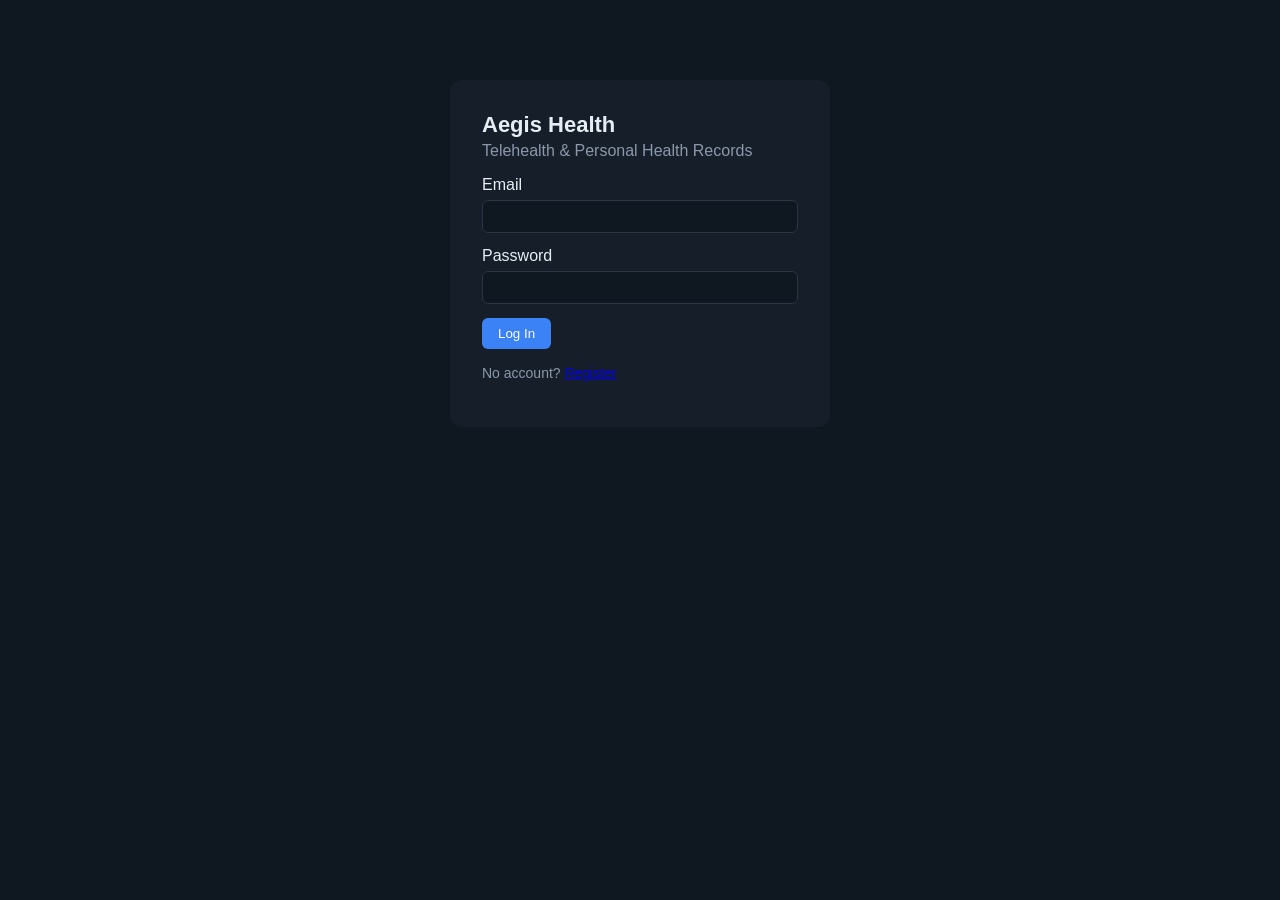
==== frontend/index.html @ d4911ca4 "ready!!!" ====
<!DOCTYPE html>
<html lang="en">
<head>
<meta charset="UTF-8">
<title>Aegis Health - Login</title>
<link rel="stylesheet" href="style.css">
</head>
<body>
  <div class="auth-box">
    <h1>Aegis Health</h1>
    <p class="sub">Telehealth & Personal Health Records</p>
    <form id="loginForm">
      <label>Email</label>
      <input type="email" id="email" required>
      <label>Password</label>
      <input type="password" id="password" required>
      <button type="submit">Log In</button>
    </form>
    <p id="err" class="error"></p>
    <p class="hint">No account? <a href="register.html">Register</a></p>
  </div>
  <script src="app.js"></script>
  <script>
    document.getElementById('loginForm').addEventListener('submit', async (e) => {
      e.preventDefault();
      const email = document.getElementById('email').value;
      const password = document.getElementById('password').value;
      try {
        const data = await api('/api/v2/auth/login', 'POST', { email, password });
        // VULN: tokens stored in localStorage (XSS-accessible) rather than
        // an httpOnly cookie - if any stored/reflected XSS exists anywhere
        // in the app, session tokens are directly stealable via JS.
        localStorage.setItem('access_token', data.access_token);
        localStorage.setItem('refresh_token', data.refresh_token);
        window.location.href = 'dashboard.html';
      } catch (err) {
        document.getElementById('err').textContent = err.message;
      }
    });
  </script>
</body>
</html>
---- frontend/style.css ----
* { box-sizing: border-box; font-family: -apple-system, Segoe UI, Roboto, sans-serif; }
body { margin: 0; background: #0f1720; color: #e6edf3; }
.auth-box { max-width: 380px; margin: 80px auto; background: #161e2a; padding: 32px; border-radius: 12px; }
.auth-box h1 { margin: 0 0 4px; font-size: 22px; }
.sub { color: #8b98a8; margin-top: 0; }
input, textarea, select { width: 100%; padding: 8px; margin: 6px 0 14px; border-radius: 6px; border: 1px solid #2a3644; background: #0f1720; color: #e6edf3; }
button { background: #3b82f6; color: white; border: none; padding: 8px 16px; border-radius: 6px; cursor: pointer; }
button:hover { background: #2563eb; }
.error { color: #f87171; }
.hint { color: #8b98a8; font-size: 14px; }
nav { display: flex; align-items: center; gap: 16px; padding: 14px 24px; background: #161e2a; }
.brand { font-weight: 700; }
#whoami { flex: 1; color: #8b98a8; }
.grid { display: grid; grid-template-columns: repeat(auto-fit, minmax(320px, 1fr)); gap: 16px; padding: 24px; }
.card { background: #161e2a; padding: 18px; border-radius: 10px; }
.card h2 { margin-top: 0; font-size: 16px; }
.rec { background: #0f1720; padding: 8px; border-radius: 6px; margin-bottom: 6px; }
pre { background: #0f1720; padding: 10px; border-radius: 6px; white-space: pre-wrap; word-break: break-all; }
#chatLog { max-height: 220px; overflow-y: auto; margin-bottom: 10px; }
.you { color: #8b98a8; }
.bot { color: #60a5fa; margin-bottom: 8px; }
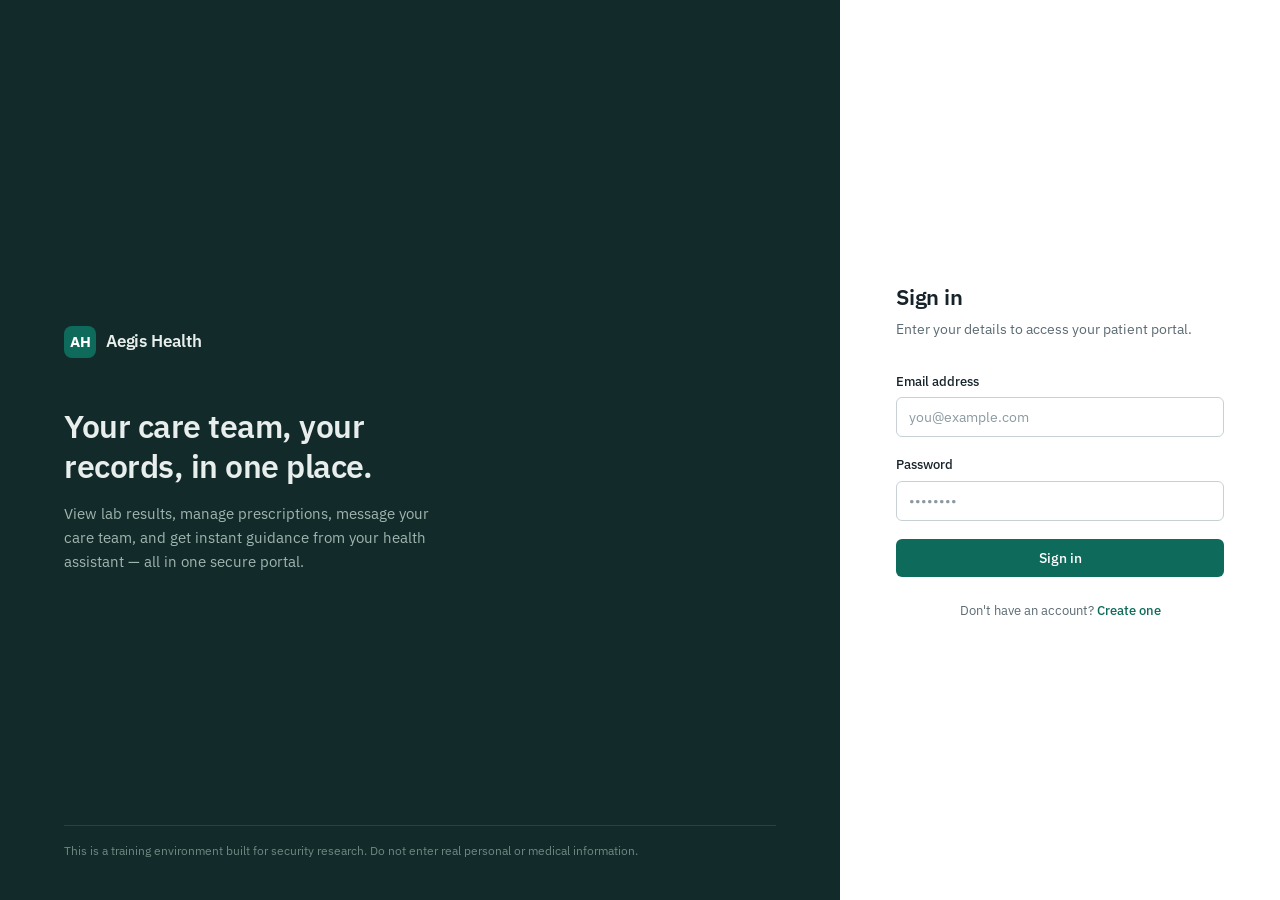
==== commit 7949ca1b: "Redesign frontend: sidebar navigation, clinical UI, remove single-page layout" ====
--- a/frontend/index.html
+++ b/frontend/index.html
@@ -2,22 +2,40 @@
 <html lang="en">
 <head>
 <meta charset="UTF-8">
-<title>Aegis Health - Login</title>
+<meta name="viewport" content="width=device-width, initial-scale=1">
+<title>Sign in — Aegis Health</title>
 <link rel="stylesheet" href="style.css">
 </head>
 <body>
-  <div class="auth-box">
-    <h1>Aegis Health</h1>
-    <p class="sub">Telehealth & Personal Health Records</p>
-    <form id="loginForm">
-      <label>Email</label>
-      <input type="email" id="email" required>
-      <label>Password</label>
-      <input type="password" id="password" required>
-      <button type="submit">Log In</button>
-    </form>
-    <p id="err" class="error"></p>
-    <p class="hint">No account? <a href="register.html">Register</a></p>
+  <div class="auth-shell">
+    <div class="auth-side">
+      <div class="mark">
+        <div class="mark-icon">AH</div>
+        <div class="mark-text">Aegis Health</div>
+      </div>
+      <h1>Your care team, your records, in one place.</h1>
+      <p>View lab results, manage prescriptions, message your care team, and get instant guidance from your health assistant — all in one secure portal.</p>
+      <div class="disclosure">
+        This is a training environment built for security research. Do not enter real personal or medical information.
+      </div>
+    </div>
+    <div class="auth-form-panel">
+      <h2>Sign in</h2>
+      <p class="sub">Enter your details to access your patient portal.</p>
+      <div class="error-banner" id="err"></div>
+      <form id="loginForm">
+        <div class="field">
+          <label for="email">Email address</label>
+          <input type="email" id="email" placeholder="you@example.com" required>
+        </div>
+        <div class="field">
+          <label for="password">Password</label>
+          <input type="password" id="password" placeholder="••••••••" required>
+        </div>
+        <button type="submit" class="btn-primary">Sign in</button>
+      </form>
+      <p class="auth-switch">Don't have an account? <a href="register.html">Create one</a></p>
+    </div>
   </div>
   <script src="app.js"></script>
   <script>
@@ -25,16 +43,16 @@
       e.preventDefault();
       const email = document.getElementById('email').value;
       const password = document.getElementById('password').value;
+      const errBox = document.getElementById('err');
+      errBox.classList.remove('show');
       try {
         const data = await api('/api/v2/auth/login', 'POST', { email, password });
-        // VULN: tokens stored in localStorage (XSS-accessible) rather than
-        // an httpOnly cookie - if any stored/reflected XSS exists anywhere
-        // in the app, session tokens are directly stealable via JS.
         localStorage.setItem('access_token', data.access_token);
         localStorage.setItem('refresh_token', data.refresh_token);
         window.location.href = 'dashboard.html';
       } catch (err) {
-        document.getElementById('err').textContent = err.message;
+        errBox.textContent = err.message;
+        errBox.classList.add('show');
       }
     });
   </script>
--- a/frontend/style.css
+++ b/frontend/style.css
@@ -1,21 +1,525 @@
-* { box-sizing: border-box; font-family: -apple-system, Segoe UI, Roboto, sans-serif; }
-body { margin: 0; background: #0f1720; color: #e6edf3; }
-.auth-box { max-width: 380px; margin: 80px auto; background: #161e2a; padding: 32px; border-radius: 12px; }
-.auth-box h1 { margin: 0 0 4px; font-size: 22px; }
-.sub { color: #8b98a8; margin-top: 0; }
-input, textarea, select { width: 100%; padding: 8px; margin: 6px 0 14px; border-radius: 6px; border: 1px solid #2a3644; background: #0f1720; color: #e6edf3; }
-button { background: #3b82f6; color: white; border: none; padding: 8px 16px; border-radius: 6px; cursor: pointer; }
-button:hover { background: #2563eb; }
-.error { color: #f87171; }
-.hint { color: #8b98a8; font-size: 14px; }
-nav { display: flex; align-items: center; gap: 16px; padding: 14px 24px; background: #161e2a; }
-.brand { font-weight: 700; }
-#whoami { flex: 1; color: #8b98a8; }
-.grid { display: grid; grid-template-columns: repeat(auto-fit, minmax(320px, 1fr)); gap: 16px; padding: 24px; }
-.card { background: #161e2a; padding: 18px; border-radius: 10px; }
-.card h2 { margin-top: 0; font-size: 16px; }
-.rec { background: #0f1720; padding: 8px; border-radius: 6px; margin-bottom: 6px; }
-pre { background: #0f1720; padding: 10px; border-radius: 6px; white-space: pre-wrap; word-break: break-all; }
-#chatLog { max-height: 220px; overflow-y: auto; margin-bottom: 10px; }
-.you { color: #8b98a8; }
-.bot { color: #60a5fa; margin-bottom: 8px; }
+/* ──────────────────────────────────────────────────────────
+   Aegis Health — Design System
+   Clinical trust through restraint: light surfaces, one
+   accent color, generous whitespace, flat bordered panels.
+   ────────────────────────────────────────────────────────── */
+
+@import url('https://fonts.googleapis.com/css2?family=IBM+Plex+Sans:wght@400;500;600;700&family=IBM+Plex+Mono:wght@500&display=swap');
+
+:root {
+  --bg:          #F6F8F9;
+  --surface:     #FFFFFF;
+  --surface-alt: #EEF2F3;
+  --sidebar-bg:  #132A2A;
+  --sidebar-text:#AEC4C0;
+  --sidebar-text-active: #FFFFFF;
+  --primary:     #0E6B5C;
+  --primary-hover: #0A5447;
+  --primary-tint:#E4F1EE;
+  --text:        #16232A;
+  --text-muted:  #5B6B72;
+  --text-faint:  #8B9AA0;
+  --border:      #E0E6E8;
+  --border-strong: #C7D0D3;
+  --danger:      #B3261E;
+  --danger-tint: #FBEAE9;
+  --warning:     #8A5A00;
+  --warning-tint:#FCF2DC;
+  --success:     #0E6B5C;
+  --radius:      6px;
+  --shadow-sm:   0 1px 2px rgba(22,35,42,0.06);
+  --font:        'IBM Plex Sans', -apple-system, BlinkMacSystemFont, sans-serif;
+  --font-mono:   'IBM Plex Mono', monospace;
+}
+
+* { box-sizing: border-box; margin: 0; padding: 0; }
+
+html, body {
+  height: 100%;
+  font-family: var(--font);
+  background: var(--bg);
+  color: var(--text);
+  font-size: 14px;
+  line-height: 1.5;
+  -webkit-font-smoothing: antialiased;
+}
+
+/* ── Auth pages (login / register) ─────────────────────────── */
+
+.auth-shell {
+  min-height: 100vh;
+  display: flex;
+  background: var(--bg);
+}
+
+.auth-side {
+  flex: 1;
+  background: var(--sidebar-bg);
+  color: #E7EEEC;
+  display: flex;
+  flex-direction: column;
+  justify-content: center;
+  padding: 64px;
+  position: relative;
+}
+
+.auth-side .mark {
+  display: inline-flex;
+  align-items: center;
+  gap: 10px;
+  margin-bottom: 48px;
+}
+
+.auth-side .mark-icon {
+  width: 32px;
+  height: 32px;
+  border-radius: 8px;
+  background: var(--primary);
+  display: flex;
+  align-items: center;
+  justify-content: center;
+  font-weight: 700;
+  font-size: 15px;
+  color: white;
+}
+
+.auth-side .mark-text {
+  font-size: 17px;
+  font-weight: 600;
+  letter-spacing: -0.01em;
+}
+
+.auth-side h1 {
+  font-size: 32px;
+  font-weight: 600;
+  line-height: 1.25;
+  letter-spacing: -0.015em;
+  max-width: 420px;
+  margin-bottom: 16px;
+}
+
+.auth-side p {
+  color: #9FB5B0;
+  font-size: 15px;
+  max-width: 380px;
+  line-height: 1.6;
+}
+
+.auth-side .disclosure {
+  position: absolute;
+  bottom: 40px;
+  left: 64px;
+  right: 64px;
+  font-size: 12px;
+  color: #6E8882;
+  border-top: 1px solid #28423E;
+  padding-top: 16px;
+}
+
+.auth-form-panel {
+  width: 440px;
+  display: flex;
+  flex-direction: column;
+  justify-content: center;
+  padding: 64px 56px;
+  background: var(--surface);
+}
+
+.auth-form-panel h2 {
+  font-size: 22px;
+  font-weight: 600;
+  margin-bottom: 6px;
+  letter-spacing: -0.01em;
+}
+
+.auth-form-panel .sub {
+  color: var(--text-muted);
+  font-size: 14px;
+  margin-bottom: 32px;
+}
+
+.field { margin-bottom: 18px; }
+
+.field label {
+  display: block;
+  font-size: 13px;
+  font-weight: 500;
+  color: var(--text);
+  margin-bottom: 6px;
+}
+
+.field .hint {
+  font-size: 12px;
+  color: var(--text-faint);
+  margin-top: 4px;
+}
+
+input[type="text"],
+input[type="email"],
+input[type="password"],
+input[type="number"],
+textarea,
+select {
+  width: 100%;
+  padding: 10px 12px;
+  font-family: var(--font);
+  font-size: 14px;
+  color: var(--text);
+  background: var(--surface);
+  border: 1px solid var(--border-strong);
+  border-radius: var(--radius);
+  transition: border-color 0.12s ease;
+}
+
+input:focus, textarea:focus, select:focus {
+  outline: none;
+  border-color: var(--primary);
+  box-shadow: 0 0 0 3px var(--primary-tint);
+}
+
+input::placeholder, textarea::placeholder { color: var(--text-faint); }
+
+textarea { resize: vertical; min-height: 72px; }
+
+button, .btn {
+  font-family: var(--font);
+  font-size: 14px;
+  font-weight: 500;
+  border: none;
+  border-radius: var(--radius);
+  cursor: pointer;
+  transition: background 0.12s ease;
+}
+
+.btn-primary {
+  background: var(--primary);
+  color: white;
+  padding: 10px 18px;
+  width: 100%;
+}
+.btn-primary:hover { background: var(--primary-hover); }
+
+.btn-secondary {
+  background: var(--surface);
+  color: var(--text);
+  border: 1px solid var(--border-strong);
+  padding: 8px 14px;
+}
+.btn-secondary:hover { background: var(--surface-alt); }
+
+.btn-sm { padding: 6px 12px; font-size: 13px; }
+
+.error-banner {
+  background: var(--danger-tint);
+  color: var(--danger);
+  border: 1px solid #E8B4B0;
+  border-radius: var(--radius);
+  padding: 10px 12px;
+  font-size: 13px;
+  margin-bottom: 16px;
+  display: none;
+}
+.error-banner.show { display: block; }
+
+.auth-switch {
+  margin-top: 24px;
+  font-size: 13px;
+  color: var(--text-muted);
+  text-align: center;
+}
+.auth-switch a { color: var(--primary); text-decoration: none; font-weight: 500; }
+.auth-switch a:hover { text-decoration: underline; }
+
+/* ── App shell ──────────────────────────────────────────────── */
+
+.app-shell {
+  display: flex;
+  min-height: 100vh;
+}
+
+.sidebar {
+  width: 236px;
+  background: var(--sidebar-bg);
+  color: var(--sidebar-text);
+  display: flex;
+  flex-direction: column;
+  flex-shrink: 0;
+  position: fixed;
+  top: 0; left: 0; bottom: 0;
+}
+
+.sidebar .mark {
+  display: flex;
+  align-items: center;
+  gap: 10px;
+  padding: 22px 20px;
+  border-bottom: 1px solid #243D39;
+}
+
+.sidebar .mark-icon {
+  width: 28px; height: 28px;
+  border-radius: 7px;
+  background: var(--primary);
+  display: flex; align-items: center; justify-content: center;
+  font-weight: 700; font-size: 13px; color: white; flex-shrink: 0;
+}
+
+.sidebar .mark-text { font-size: 15px; font-weight: 600; color: white; }
+
+.sidebar nav { flex: 1; padding: 14px 10px; }
+
+.nav-item {
+  display: flex;
+  align-items: center;
+  gap: 11px;
+  padding: 9px 12px;
+  border-radius: var(--radius);
+  color: var(--sidebar-text);
+  font-size: 13.5px;
+  font-weight: 500;
+  cursor: pointer;
+  margin-bottom: 2px;
+  transition: background 0.12s ease, color 0.12s ease;
+  user-select: none;
+}
+
+.nav-item:hover { background: #1C3835; color: var(--sidebar-text-active); }
+
+.nav-item.active {
+  background: var(--primary);
+  color: white;
+}
+
+.nav-item .nav-icon {
+  width: 18px; height: 18px;
+  flex-shrink: 0;
+  display: flex; align-items: center; justify-content: center;
+}
+
+.nav-item svg { width: 17px; height: 17px; }
+
+.sidebar-footer {
+  padding: 14px 20px 20px;
+  border-top: 1px solid #243D39;
+}
+
+.sidebar-footer .identity {
+  display: flex;
+  align-items: center;
+  gap: 10px;
+  margin-bottom: 12px;
+}
+
+.avatar {
+  width: 32px; height: 32px;
+  border-radius: 50%;
+  background: var(--primary);
+  color: white;
+  display: flex; align-items: center; justify-content: center;
+  font-weight: 600; font-size: 13px;
+  flex-shrink: 0;
+}
+
+.identity-text { overflow: hidden; }
+.identity-name {
+  font-size: 13px; font-weight: 500; color: white;
+  white-space: nowrap; overflow: hidden; text-overflow: ellipsis;
+}
+.identity-role {
+  font-size: 11.5px; color: var(--sidebar-text);
+  text-transform: capitalize;
+}
+
+.logout-link {
+  font-size: 12.5px;
+  color: var(--sidebar-text);
+  cursor: pointer;
+  background: none;
+  border: none;
+  padding: 0;
+  text-decoration: none;
+}
+.logout-link:hover { color: white; }
+
+.main {
+  margin-left: 236px;
+  flex: 1;
+  display: flex;
+  flex-direction: column;
+  min-height: 100vh;
+}
+
+.topbar {
+  height: 60px;
+  background: var(--surface);
+  border-bottom: 1px solid var(--border);
+  display: flex;
+  align-items: center;
+  justify-content: space-between;
+  padding: 0 28px;
+  flex-shrink: 0;
+}
+
+.topbar h1 {
+  font-size: 17px;
+  font-weight: 600;
+  letter-spacing: -0.01em;
+}
+
+.topbar .topbar-meta {
+  font-size: 12.5px;
+  color: var(--text-faint);
+}
+
+.content {
+  flex: 1;
+  padding: 28px;
+  max-width: 1040px;
+}
+
+.section-view { display: none; }
+.section-view.active { display: block; }
+
+.panel {
+  background: var(--surface);
+  border: 1px solid var(--border);
+  border-radius: var(--radius);
+  margin-bottom: 20px;
+}
+
+.panel-header {
+  display: flex;
+  align-items: center;
+  justify-content: space-between;
+  padding: 16px 20px;
+  border-bottom: 1px solid var(--border);
+}
+
+.panel-header h2 {
+  font-size: 14.5px;
+  font-weight: 600;
+}
+
+.panel-header .panel-sub {
+  font-size: 12px;
+  color: var(--text-faint);
+  margin-top: 2px;
+}
+
+.panel-body { padding: 18px 20px; }
+
+.panel-body.flush { padding: 0; }
+
+/* record / list rows */
+.row-item {
+  display: flex;
+  justify-content: space-between;
+  align-items: flex-start;
+  padding: 14px 20px;
+  border-bottom: 1px solid var(--border);
+  gap: 16px;
+}
+.row-item:last-child { border-bottom: none; }
+
+.row-title { font-size: 13.5px; font-weight: 500; color: var(--text); }
+.row-meta { font-size: 12px; color: var(--text-faint); margin-top: 2px; }
+.row-body { font-size: 13px; color: var(--text-muted); margin-top: 6px; line-height: 1.5; }
+
+.tag {
+  display: inline-block;
+  font-size: 11px;
+  font-weight: 500;
+  padding: 2px 8px;
+  border-radius: 100px;
+  background: var(--primary-tint);
+  color: var(--primary);
+  text-transform: capitalize;
+}
+
+.tag-warning { background: var(--warning-tint); color: var(--warning); }
+.tag-danger { background: var(--danger-tint); color: var(--danger); }
+
+.empty-state {
+  padding: 40px 20px;
+  text-align: center;
+  color: var(--text-faint);
+  font-size: 13px;
+}
+
+.form-row { display: flex; gap: 12px; }
+.form-row .field { flex: 1; }
+
+.inline-form {
+  display: flex;
+  gap: 10px;
+  align-items: flex-end;
+  flex-wrap: wrap;
+}
+.inline-form .field { margin-bottom: 0; flex: 1; min-width: 140px; }
+
+/* chat */
+.chat-thread {
+  max-height: 340px;
+  overflow-y: auto;
+  padding: 18px 20px;
+  display: flex;
+  flex-direction: column;
+  gap: 12px;
+}
+
+.chat-msg { max-width: 78%; }
+.chat-msg.user { align-self: flex-end; }
+.chat-msg.assistant { align-self: flex-start; }
+
+.chat-bubble {
+  padding: 10px 14px;
+  border-radius: 12px;
+  font-size: 13.5px;
+  line-height: 1.5;
+}
+.chat-msg.user .chat-bubble {
+  background: var(--primary);
+  color: white;
+  border-bottom-right-radius: 3px;
+}
+.chat-msg.assistant .chat-bubble {
+  background: var(--surface-alt);
+  color: var(--text);
+  border-bottom-left-radius: 3px;
+}
+
+.chat-input-row {
+  display: flex;
+  gap: 10px;
+  padding: 14px 20px;
+  border-top: 1px solid var(--border);
+}
+.chat-input-row input { flex: 1; }
+
+.disclaimer-note {
+  font-size: 11.5px;
+  color: var(--text-faint);
+  padding: 10px 20px;
+  background: var(--surface-alt);
+  border-top: 1px solid var(--border);
+}
+
+.result-box {
+  background: var(--surface-alt);
+  border: 1px solid var(--border);
+  border-radius: var(--radius);
+  padding: 12px 14px;
+  font-family: var(--font-mono);
+  font-size: 12px;
+  color: var(--text-muted);
+  white-space: pre-wrap;
+  word-break: break-all;
+  margin-top: 10px;
+  max-height: 200px;
+  overflow-y: auto;
+}
+
+@media (max-width: 860px) {
+  .sidebar { display: none; }
+  .main { margin-left: 0; }
+}
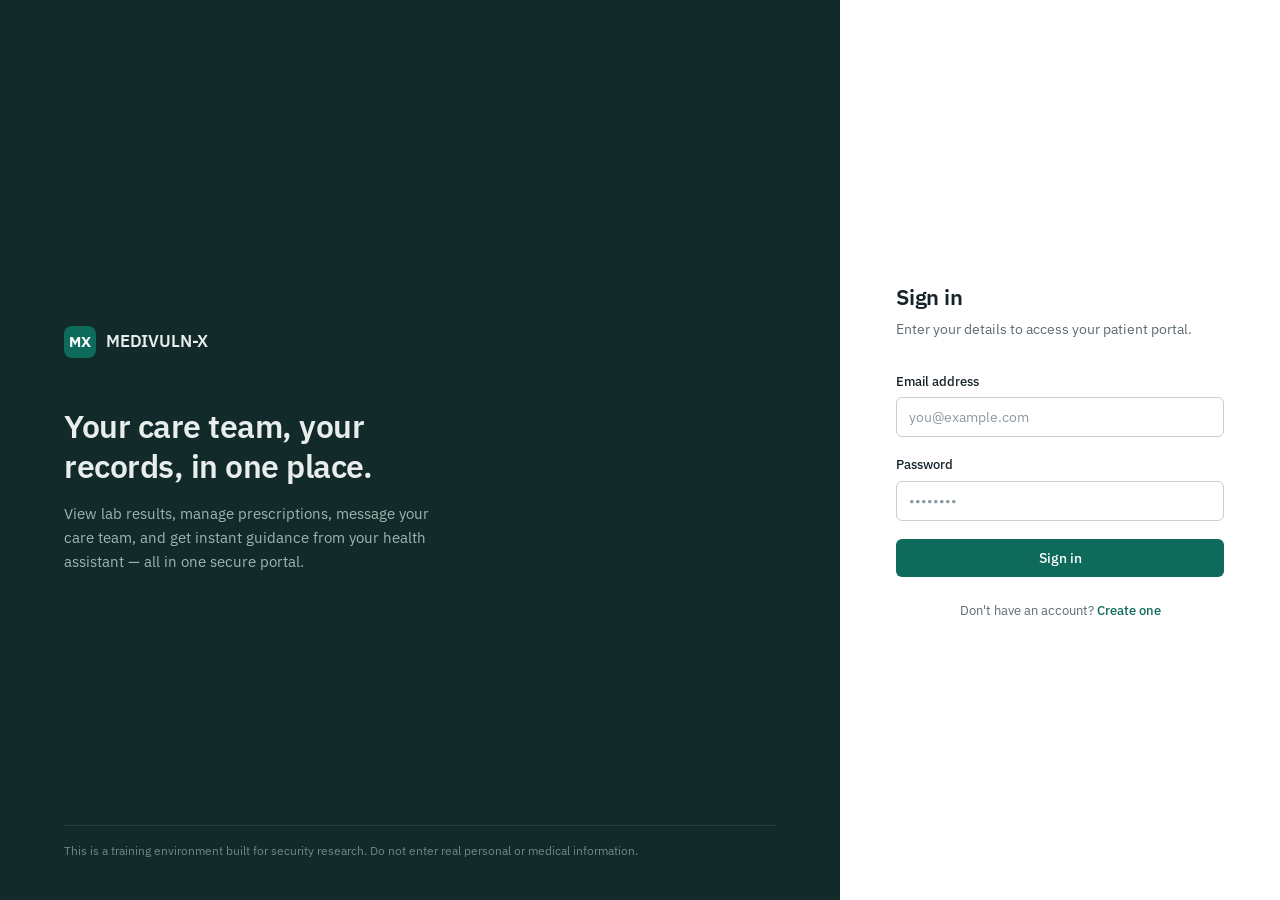
==== commit dea2498f: "updated files" ====
--- a/frontend/index.html
+++ b/frontend/index.html
@@ -3,15 +3,15 @@
 <head>
 <meta charset="UTF-8">
 <meta name="viewport" content="width=device-width, initial-scale=1">
-<title>Sign in — Aegis Health</title>
+<title>Sign in — MEDIVULN-X</title>
 <link rel="stylesheet" href="style.css">
 </head>
 <body>
   <div class="auth-shell">
     <div class="auth-side">
       <div class="mark">
-        <div class="mark-icon">AH</div>
-        <div class="mark-text">Aegis Health</div>
+        <div class="mark-icon">MX</div>
+        <div class="mark-text">MEDIVULN-X</div>
       </div>
       <h1>Your care team, your records, in one place.</h1>
       <p>View lab results, manage prescriptions, message your care team, and get instant guidance from your health assistant — all in one secure portal.</p>
--- a/frontend/style.css
+++ b/frontend/style.css
@@ -1,5 +1,5 @@
 /* ──────────────────────────────────────────────────────────
-   Aegis Health — Design System
+   MEDIVULN-X — Design System
    Clinical trust through restraint: light surfaces, one
    accent color, generous whitespace, flat bordered panels.
    ────────────────────────────────────────────────────────── */
